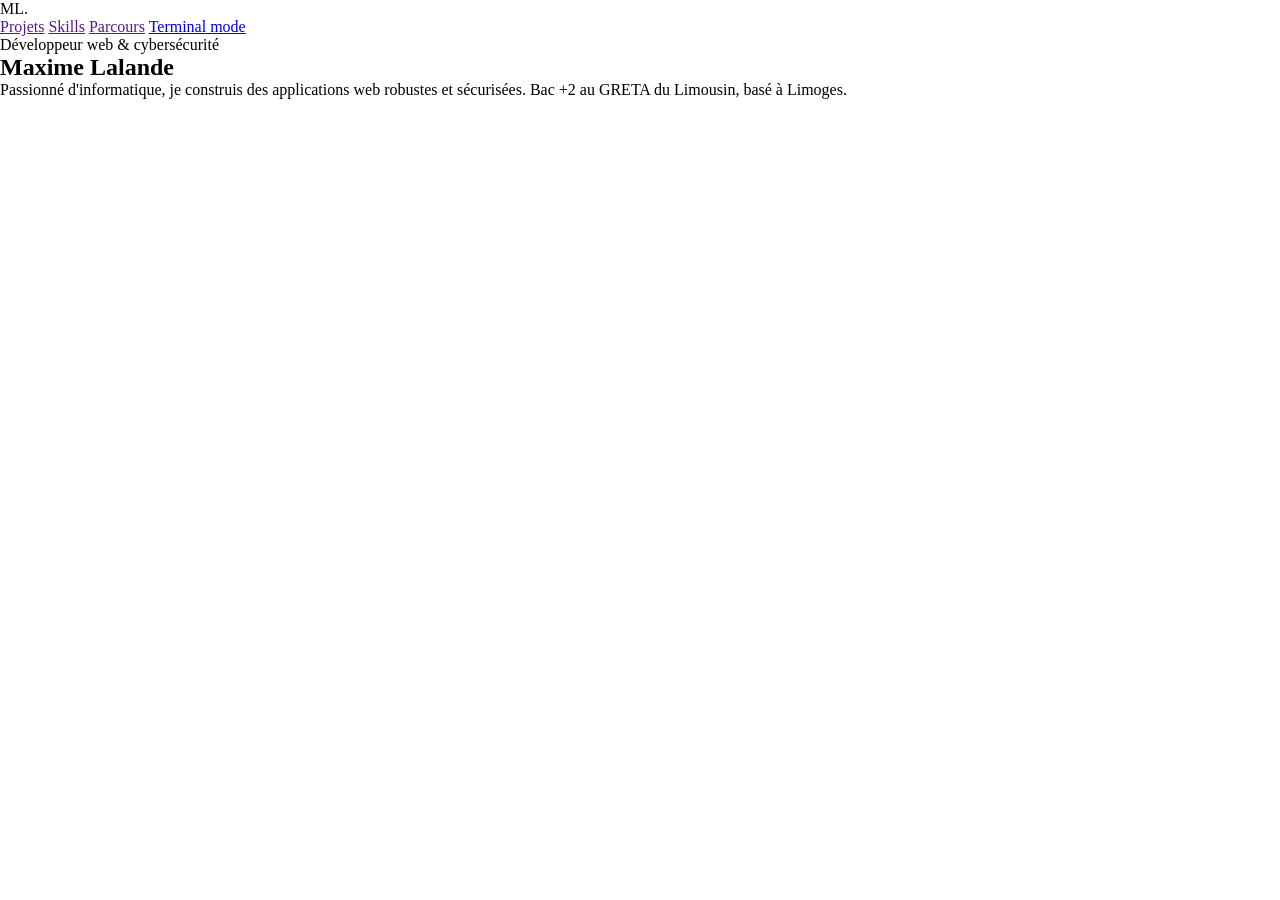
==== portfolio/index.html @ 1debced2 "Build the structure of new pages html and linked it to css file" ====
<!doctype html>
<html lang="fr">
  <head>
    <meta charset="UTF-8" />
    <meta name="viewport" content="width=device-width, initial-scale=1.0" />
    <title>Maxime Lalande - Portfolio</title>
    <link rel="stylesheet" href="./style/style.css" />
  </head>
  <body>
    <header>
      <div class="logo">ML.</div>
      <nav>
        <a href="">Projets</a>
        <a href="">Skills</a>
        <a href="">Parcours</a>
        <a href="./terminal.html">Terminal mode</a>
      </nav>
    </header>
    <main>
      <section class="intro">
        <span>Développeur web & cybersécurité</span>
        <h1>
          Maxime
          <span>Lalande</span>
        </h1>
        <p>
          Passionné d'informatique, je construis des applications web robustes
          et sécurisées. Bac +2 au GRETA du Limousin, basé à Limoges.
        </p>
        <div class="nbr-projects"></div>
        <div class="age"></div>
      </section>
      <div class="bar-skills"></div>
      <section class="competences"></section>
      <section class="projects"></section>
      <section class="parcours"></section>
    </main>
    <footer></footer>
  </body>
</html>
---- portfolio/style/style.css ----
* {
  box-sizing: border-box;
  padding: 0;
  margin: 0;
}
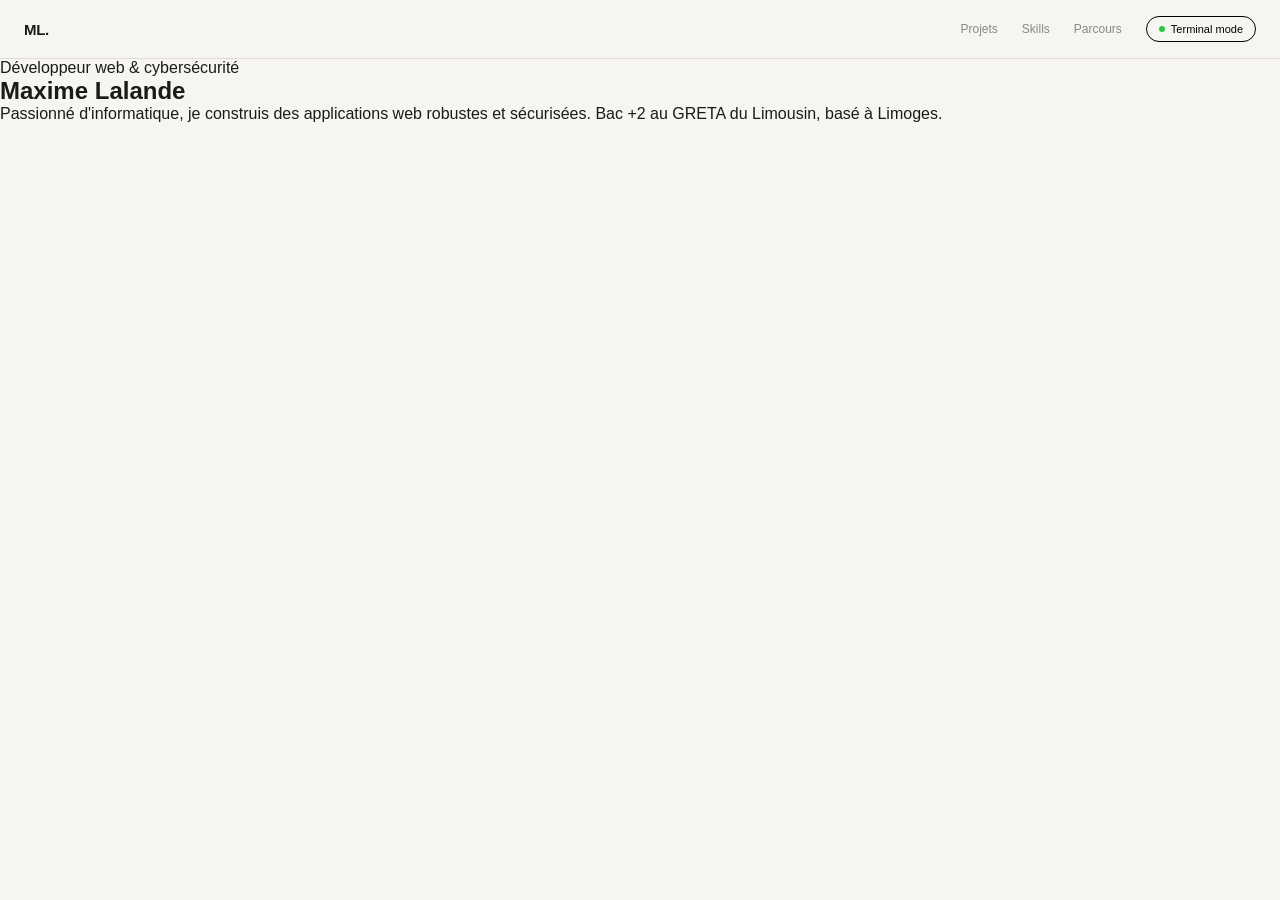
==== commit d6edbf8d: "Add header section in index.html file" ====
--- a/portfolio/index.html
+++ b/portfolio/index.html
@@ -13,7 +13,10 @@
         <a href="">Projets</a>
         <a href="">Skills</a>
         <a href="">Parcours</a>
-        <a href="./terminal.html">Terminal mode</a>
+        <a href="./terminal.html">
+          <span></span>
+          Terminal mode
+        </a>
       </nav>
     </header>
     <main>
--- a/portfolio/style/style.css
+++ b/portfolio/style/style.css
@@ -3,3 +3,54 @@
   padding: 0;
   margin: 0;
 }
+
+body {
+  font-family: "DM Sans", sans-serif;
+  background: #f7f5f0;
+  color: #1a1a1a;
+}
+
+header {
+  display: flex;
+  justify-content: space-between;
+  align-items: center;
+  padding: 1rem 1.5rem;
+  border-bottom: 1px solid #e0ddd6;
+}
+
+.logo {
+  font-family: "Syne", sans-serif;
+  font-size: 15px;
+  font-weight: 800;
+  letter-spacing: -0.02em;
+}
+
+nav {
+  display: flex;
+  align-items: center;
+  gap: 1.5rem;
+}
+
+nav a {
+  font-size: 12px;
+  color: #888;
+  text-decoration: none;
+}
+
+nav a:last-child span {
+  background-color: #28c840;
+  width: 6px;
+  height: 6px;
+  border-radius: 50%;
+}
+
+nav a:last-child {
+  font-size: 11px;
+  color: black;
+  display: flex;
+  align-items: center;
+  gap: 6px;
+  border: 1px solid black;
+  border-radius: 1rem;
+  padding: 6px 12px;
+}
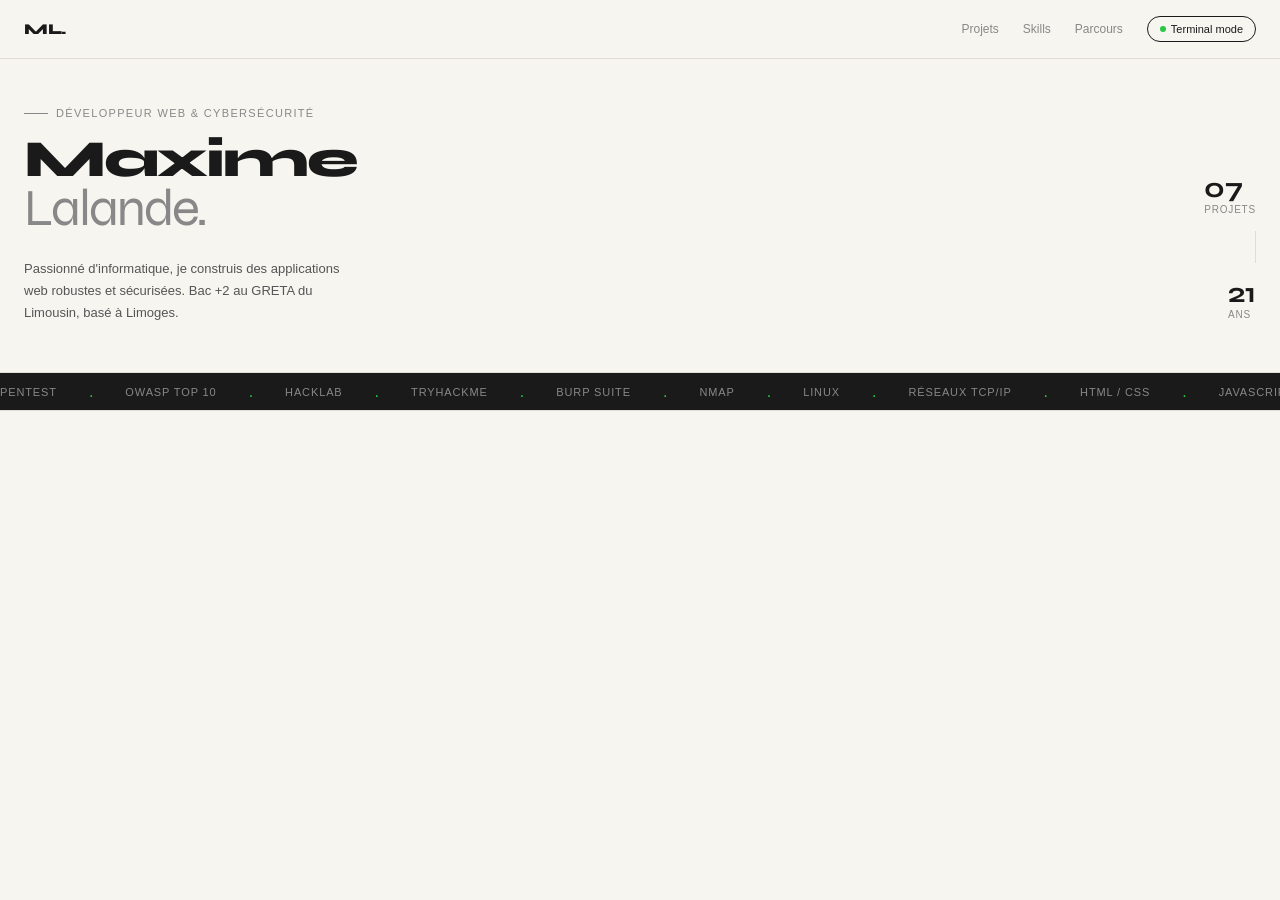
==== commit 2d4ec6db: "Add section hero + skillsBar" ====
--- a/portfolio/index.html
+++ b/portfolio/index.html
@@ -3,41 +3,60 @@
   <head>
     <meta charset="UTF-8" />
     <meta name="viewport" content="width=device-width, initial-scale=1.0" />
-    <title>Maxime Lalande - Portfolio</title>
+    <title>Portfolio</title>
     <link rel="stylesheet" href="./style/style.css" />
+    <link rel="preconnect" href="https://fonts.googleapis.com" />
+    <link rel="preconnect" href="https://fonts.gstatic.com" crossorigin />
+    <link
+      href="https://fonts.googleapis.com/css2?family=Syne:wght@400..800&display=swap"
+      rel="stylesheet"
+    />
   </head>
   <body>
     <header>
       <div class="logo">ML.</div>
       <nav>
-        <a href="">Projets</a>
-        <a href="">Skills</a>
-        <a href="">Parcours</a>
-        <a href="./terminal.html">
-          <span></span>
-          Terminal mode
-        </a>
+        <a href="" class="nav-link">Projets</a>
+        <a href="" class="nav-link">Skills</a>
+        <a href="" class="nav-link">Parcours</a>
+        <a href="./terminal.html" class="nav-link btn-terminal"
+          >Terminal mode</a
+        >
       </nav>
     </header>
     <main>
-      <section class="intro">
-        <span>Développeur web & cybersécurité</span>
-        <h1>
-          Maxime
-          <span>Lalande</span>
-        </h1>
-        <p>
-          Passionné d'informatique, je construis des applications web robustes
-          et sécurisées. Bac +2 au GRETA du Limousin, basé à Limoges.
-        </p>
-        <div class="nbr-projects"></div>
-        <div class="age"></div>
+      <section class="hero">
+        <div class="hero-left">
+          <div class="hero-badge">Développeur web & cybersécurité</div>
+          <h1>
+            Maxime
+            <span>Lalande.</span>
+          </h1>
+          <p class="hero-desc">
+            Passionné d'informatique, je construis des applications web robustes
+            et sécurisées. Bac +2 au GRETA du Limousin, basé à Limoges.
+          </p>
+        </div>
+        <div class="hero-right">
+          <div class="hero-stat">
+            <div class="hero-stat-num"></div>
+            <div class="hero-stat-label">Projets</div>
+          </div>
+          <div class="hero-divider"></div>
+          <div class="hero-stat">
+            <div class="hero-stat-num">21</div>
+            <div class="hero-stat-label">Ans</div>
+          </div>
+        </div>
       </section>
-      <div class="bar-skills"></div>
+      <div class="skills-bar">
+        <div class="brand"></div>
+      </div>
       <section class="competences"></section>
       <section class="projects"></section>
       <section class="parcours"></section>
     </main>
     <footer></footer>
   </body>
+  <script src="./script/main.js" defer></script>
 </html>
--- a/portfolio/style/style.css
+++ b/portfolio/style/style.css
@@ -8,6 +8,7 @@
   font-family: "DM Sans", sans-serif;
   background: #f7f5f0;
   color: #1a1a1a;
+  max-width: 100vw;
 }
 
 header {
@@ -20,9 +21,8 @@
 
 .logo {
   font-family: "Syne", sans-serif;
+  font-weight: 800;
   font-size: 15px;
-  font-weight: 800;
-  letter-spacing: -0.02em;
 }
 
 nav {
@@ -31,26 +31,140 @@
   gap: 1.5rem;
 }
 
-nav a {
+.nav-link {
   font-size: 12px;
   color: #888;
   text-decoration: none;
 }
 
-nav a:last-child span {
-  background-color: #28c840;
+.btn-terminal::before {
+  content: "";
   width: 6px;
   height: 6px;
+  background: #28c840;
   border-radius: 50%;
 }
 
-nav a:last-child {
+.btn-terminal {
+  display: flex;
+  gap: 5px;
+  align-items: center;
+  padding: 6px 12px;
+  border: 1px solid #1a1a1a;
+  border-radius: 100px;
   font-size: 11px;
-  color: black;
+  color: #1a1a1a;
+}
+
+.hero {
+  display: grid;
+  grid-template-columns: 1fr auto;
+  align-items: end;
+  gap: 2rem;
+  padding: 3rem 1.5rem;
+}
+
+.hero-badge::before {
+  content: "";
+  width: 24px;
+  height: 1px;
+  background: #888;
+}
+
+.hero-badge {
+  font-size: 11px;
+  display: flex;
+  letter-spacing: 0.12em;
+  align-items: center;
+  gap: 8px;
+  text-transform: uppercase;
+  color: #888;
+  margin-bottom: 1rem;
+}
+
+h1 {
+  font-family: "Syne", sans-serif;
+  font-weight: 800;
+  font-size: 52px;
+  line-height: 0.95;
+  letter-spacing: -0.04em;
+  margin-bottom: 1.5rem;
+}
+
+h1 span {
+  display: block;
+  color: #888;
+  font-weight: 400;
+}
+
+.hero-desc {
+  font-size: 13px;
+  color: #555;
+  line-height: 1.7;
+  max-width: 340px;
+}
+
+.hero-right {
+  display: flex;
+  flex-direction: column;
+  gap: 1rem;
+  align-items: flex-end;
+  padding-bottom: 4px;
+}
+
+.hero-stat-num {
+  font-family: "Syne", sans-serif;
+  font-size: 28px;
+  font-weight: 700;
+  line-height: 1;
+}
+
+.hero-stat-label {
+  font-size: 10px;
+  color: #888;
+  text-transform: uppercase;
+  letter-spacing: 0.08em;
+  margin-top: 2px;
+}
+
+.hero-divider {
+  width: 1px;
+  height: 32px;
+  background-color: #e0ddd6;
+}
+
+.skills-bar {
+  overflow: hidden;
+  border-bottom: 1px solid #e0ddd6;
+  border-top: 1px solid #e0ddd6;
+  background-color: #1a1a1a;
+  padding: 0.6rem 0;
+}
+
+.brand {
   display: flex;
   align-items: center;
-  gap: 6px;
-  border: 1px solid black;
-  border-radius: 1rem;
-  padding: 6px 12px;
+  gap: 2rem;
+  white-space: nowrap;
+  animation: scroll 18s linear infinite;
 }
+
+@keyframes scroll {
+  0% {
+    transform: translateX(0);
+  }
+  100% {
+    transform: translateX(-50%);
+  }
+}
+
+.skill {
+  font-size: 11px;
+  color: #888;
+  letter-spacing: 0.08em;
+  text-transform: uppercase;
+}
+
+.dot-sep {
+  color: #28c840;
+}
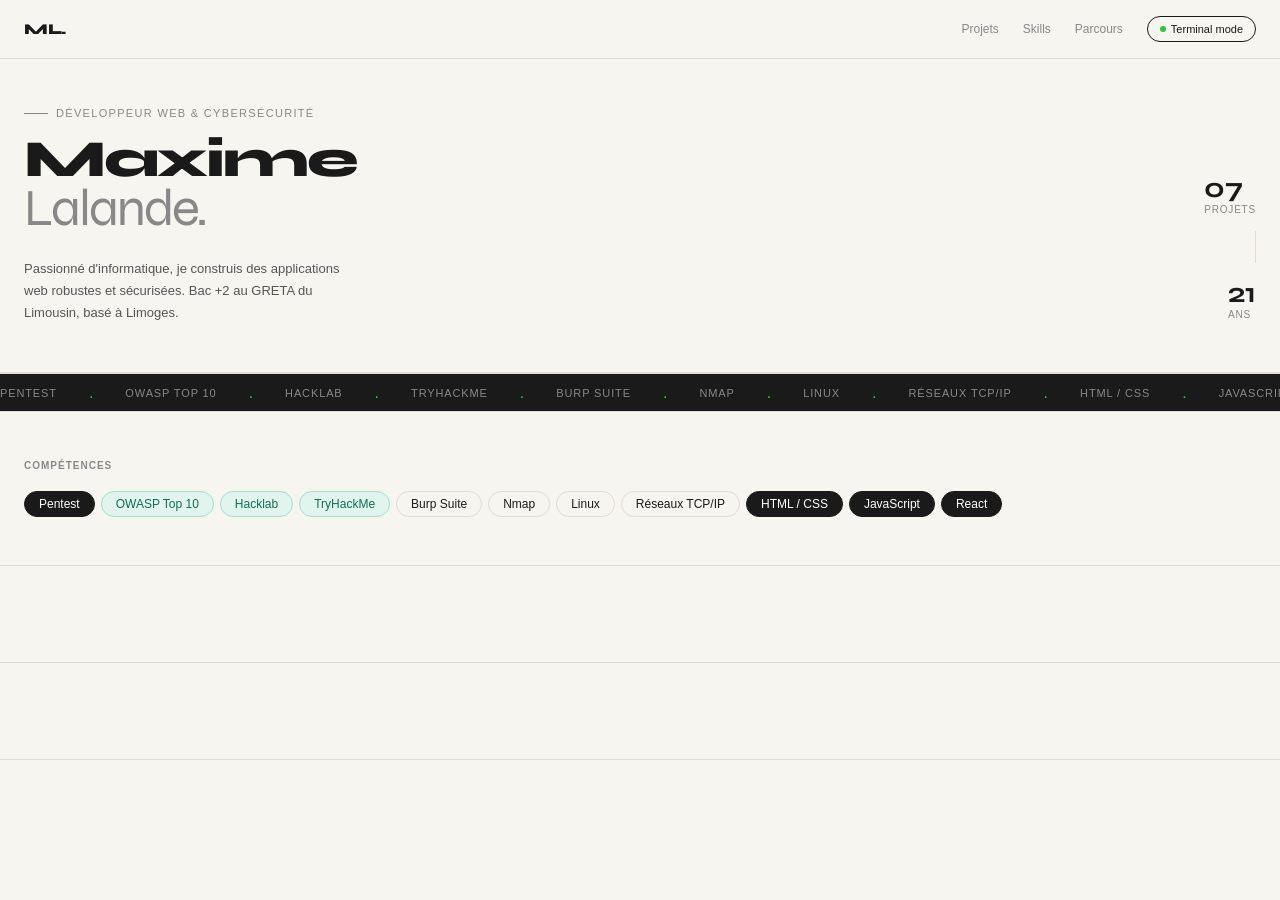
==== commit 41c9226e: "Add section projects" ====
--- a/portfolio/index.html
+++ b/portfolio/index.html
@@ -52,7 +52,10 @@
       <div class="skills-bar">
         <div class="brand"></div>
       </div>
-      <section class="competences"></section>
+      <section class="competences">
+        <h2>Compétences</h2>
+        <div class="comp-container"></div>
+      </section>
       <section class="projects"></section>
       <section class="parcours"></section>
     </main>
--- a/portfolio/style/style.css
+++ b/portfolio/style/style.css
@@ -168,3 +168,41 @@
 .dot-sep {
   color: #28c840;
 }
+
+section {
+  padding: 3rem 1.5rem;
+  border-bottom: 1px solid #e0ddd6;
+}
+
+h2 {
+  font-size: 10px;
+  color: #888;
+  letter-spacing: 0.1em;
+  text-transform: uppercase;
+  margin-bottom: 1.25rem;
+}
+
+.comp-container {
+  display: flex;
+  flex-wrap: wrap;
+  gap: 6px;
+}
+
+.skill-pill.hot {
+  background-color: #1a1a1a;
+  color: #fff;
+  border-color: #1a1a1a;
+}
+
+.skill-pill.cyber {
+  background: #e1f5ee;
+  color: #0f6e56;
+  border-color: #9fe1cb;
+}
+
+.skill-pill {
+  padding: 5px 14px;
+  border-radius: 100px;
+  font-size: 12px;
+  border: 1px solid #e0ddd6;
+}
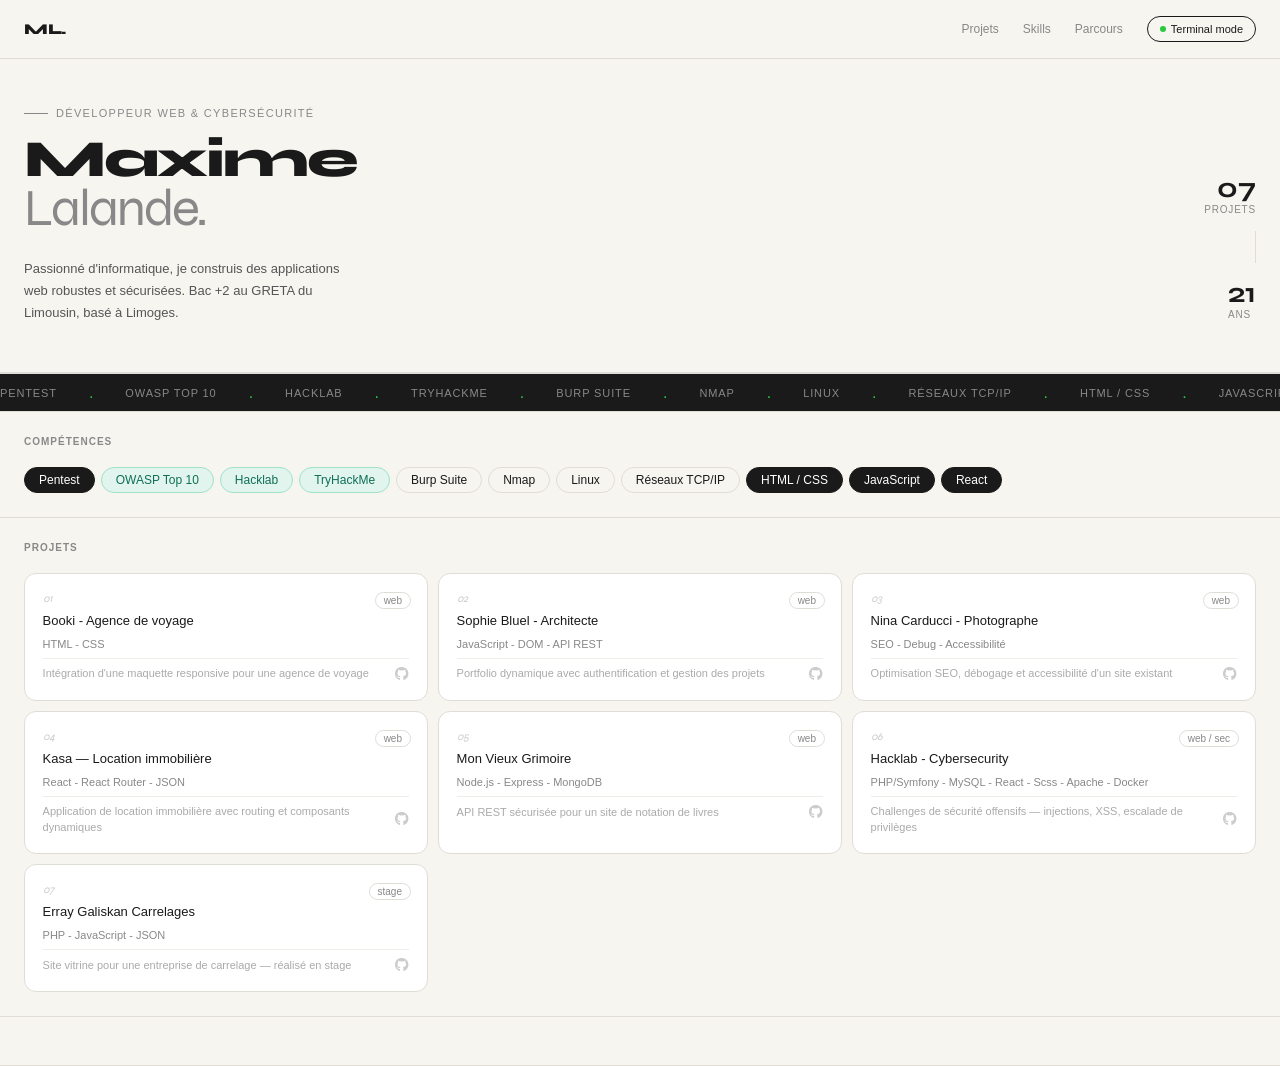
==== commit 5395b8b5: "Add section Projects and change some settings on css file" ====
--- a/portfolio/index.html
+++ b/portfolio/index.html
@@ -10,6 +10,10 @@
     <link
       href="https://fonts.googleapis.com/css2?family=Syne:wght@400..800&display=swap"
       rel="stylesheet"
+    />
+    <link
+      rel="stylesheet"
+      href="https://cdnjs.cloudflare.com/ajax/libs/font-awesome/6.7.2/css/all.min.css"
     />
   </head>
   <body>
@@ -56,7 +60,10 @@
         <h2>Compétences</h2>
         <div class="comp-container"></div>
       </section>
-      <section class="projects"></section>
+      <section class="projects">
+        <h2>Projets</h2>
+        <div class="card-container"></div>
+      </section>
       <section class="parcours"></section>
     </main>
     <footer></footer>
--- a/portfolio/style/style.css
+++ b/portfolio/style/style.css
@@ -117,6 +117,7 @@
   font-size: 28px;
   font-weight: 700;
   line-height: 1;
+  text-align: end;
 }
 
 .hero-stat-label {
@@ -169,8 +170,13 @@
   color: #28c840;
 }
 
+section.hero {
+  padding: 3rem 1.5rem;
+  border-bottom: 1px solid #e0ddd6;
+}
+
 section {
-  padding: 3rem 1.5rem;
+  padding: 1.5rem;
   border-bottom: 1px solid #e0ddd6;
 }
 
@@ -206,3 +212,69 @@
   font-size: 12px;
   border: 1px solid #e0ddd6;
 }
+
+.card-container {
+  display: grid;
+  grid-template-columns: repeat(3, 1fr);
+  gap: 10px;
+}
+
+.card.project {
+  position: relative;
+  background: #fff;
+  border: 1px solid #e0ddd6;
+  border-radius: 12px;
+  padding: 1.1rem;
+  display: flex;
+  flex-direction: column;
+  gap: 8px;
+  transition: border-color 0.15s;
+}
+
+.project .index {
+  font-family: "Syne", sans-serif;
+  font-size: 11px;
+  color: #ccc;
+}
+
+h3 {
+  font-size: 13px;
+  font-weight: 500;
+  line-height: 1.3;
+}
+
+.project-stack {
+  font-size: 11px;
+  color: #888;
+}
+
+.project-card-bottom {
+  display: flex;
+  align-items: center;
+  justify-content: space-between;
+  padding-top: 6px;
+  border-top: 1px solid #f0ede8;
+}
+
+.project-card-bottom p {
+  font-size: 11px;
+  color: #aaa;
+  line-height: 1.5;
+  flex: 1;
+}
+
+.fa-github {
+  color: #ccc;
+  font-size: 14px;
+  text-decoration: none;
+}
+
+.project-badge {
+  position: absolute;
+  right: 1rem;
+  font-size: 10px;
+  padding: 2px 8px;
+  border-radius: 100px;
+  border: 1px solid #e0ddd6;
+  color: #888;
+}
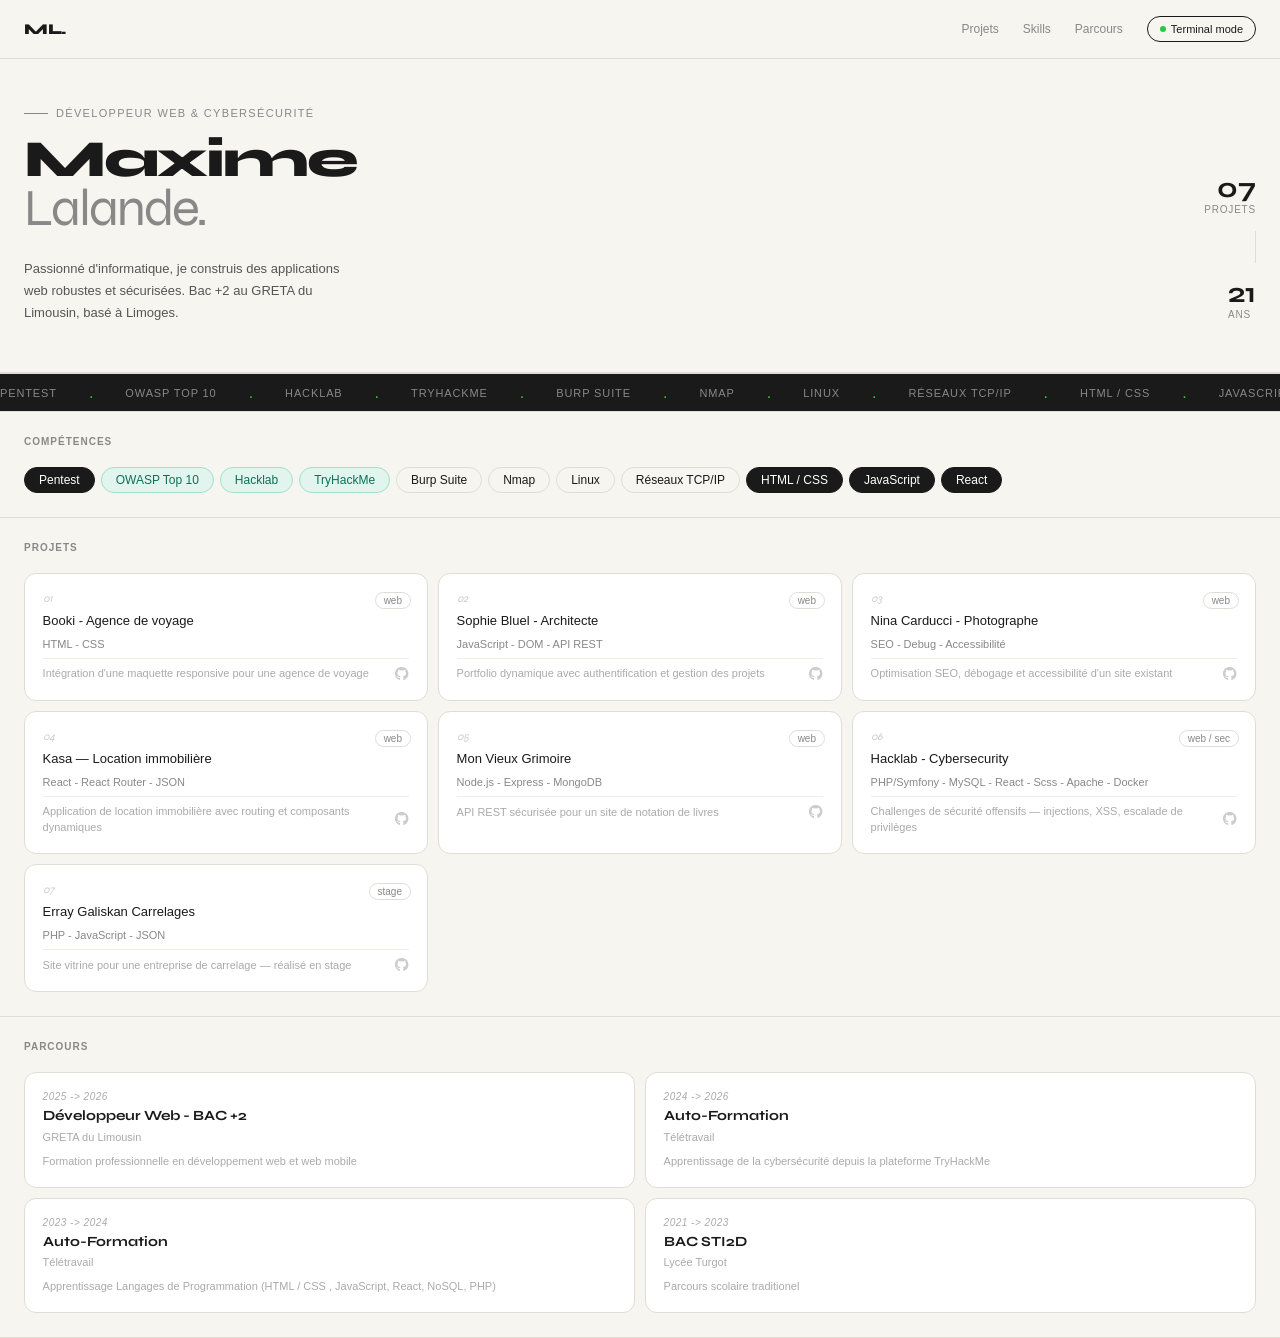
==== commit f18686c1: "Add section parcours and adjust some css and javaScript for cards" ====
--- a/portfolio/index.html
+++ b/portfolio/index.html
@@ -62,9 +62,12 @@
       </section>
       <section class="projects">
         <h2>Projets</h2>
-        <div class="card-container"></div>
+        <div class="projs-card-container"></div>
       </section>
-      <section class="parcours"></section>
+      <section class="parcours">
+        <h2>Parcours</h2>
+        <div class="parcs-card-container"></div>
+      </section>
     </main>
     <footer></footer>
   </body>
--- a/portfolio/style/style.css
+++ b/portfolio/style/style.css
@@ -213,13 +213,13 @@
   border: 1px solid #e0ddd6;
 }
 
-.card-container {
+.projs-card-container {
   display: grid;
   grid-template-columns: repeat(3, 1fr);
   gap: 10px;
 }
 
-.card.project {
+.projs-card-container .card {
   position: relative;
   background: #fff;
   border: 1px solid #e0ddd6;
@@ -231,7 +231,7 @@
   transition: border-color 0.15s;
 }
 
-.project .index {
+.projs-card-container .card .index {
   font-family: "Syne", sans-serif;
   font-size: 11px;
   color: #ccc;
@@ -278,3 +278,44 @@
   border: 1px solid #e0ddd6;
   color: #888;
 }
+
+.parcs-card-container {
+  display: grid;
+  grid-template-columns: repeat(2, 1fr);
+  gap: 10px;
+}
+
+.parcour-card {
+  background-color: #fff;
+  border: 1px solid #e0ddd6;
+  border-radius: 12px;
+  padding: 1.1rem;
+  display: flex;
+  flex-direction: column;
+  gap: 6px;
+}
+
+.parcour-date {
+  font-size: 10px;
+  color: #aaa;
+  letter-spacing: 0.05em;
+}
+
+.parcour-card h3 {
+  font-family: "Syne", sans-serif;
+  font-size: 14px;
+  font-weight: 700;
+  line-height: 1.2;
+}
+
+.parcour-card div {
+  font-size: 11px;
+  color: #aaa;
+}
+
+.parcour-card p {
+  font-size: 11px;
+  color: #aaa;
+  line-height: 1.5;
+  margin-top: 4px;
+}
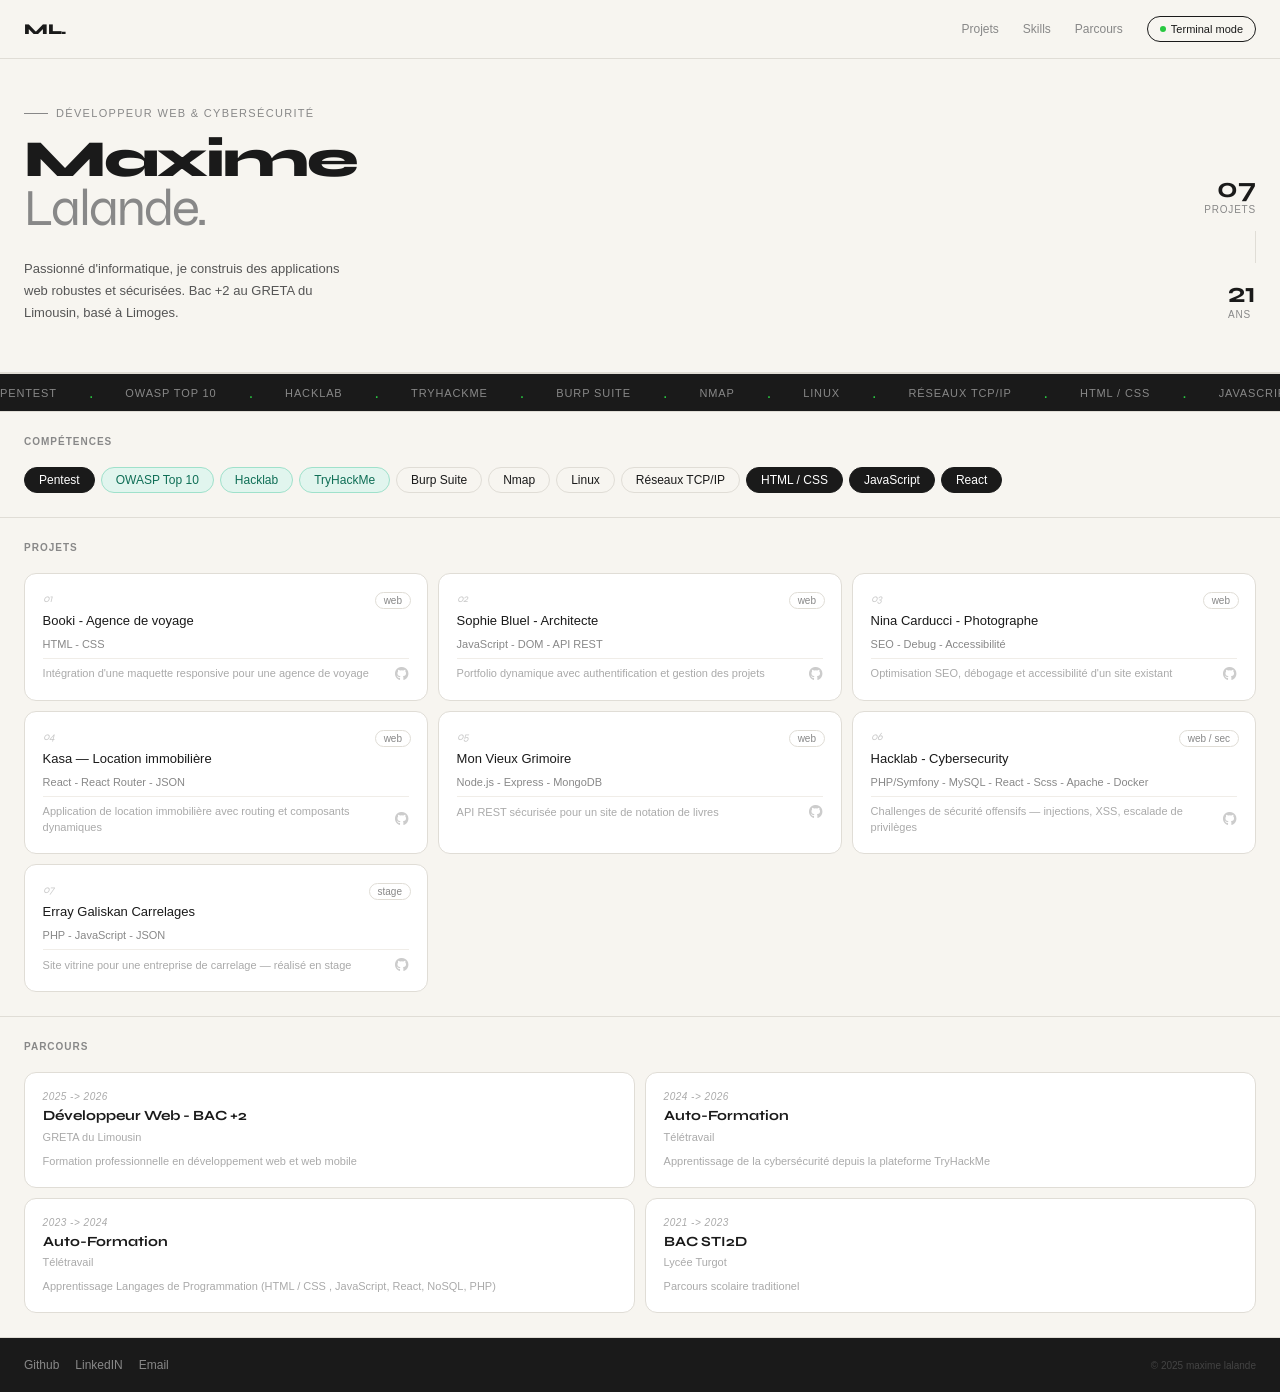
==== commit 4064be53: "Add footer section" ====
--- a/portfolio/index.html
+++ b/portfolio/index.html
@@ -69,7 +69,10 @@
         <div class="parcs-card-container"></div>
       </section>
     </main>
-    <footer></footer>
+    <footer>
+      <div class="social-links"></div>
+      <p>© 2025 maxime lalande</p>
+    </footer>
   </body>
   <script src="./script/main.js" defer></script>
 </html>
--- a/portfolio/style/style.css
+++ b/portfolio/style/style.css
@@ -319,3 +319,31 @@
   line-height: 1.5;
   margin-top: 4px;
 }
+
+footer {
+  background-color: #1a1a1a;
+  display: flex;
+  align-items: center;
+  justify-content: space-between;
+  padding: 1.25rem 1.5rem;
+}
+
+.social-links {
+  display: flex;
+  gap: 1rem;
+}
+
+.social-links a {
+  font-size: 12px;
+  color: #888;
+  text-decoration: none;
+}
+
+.social-links a:hover {
+  color: white;
+}
+
+footer p {
+  font-size: 10px;
+  color: #444;
+}
